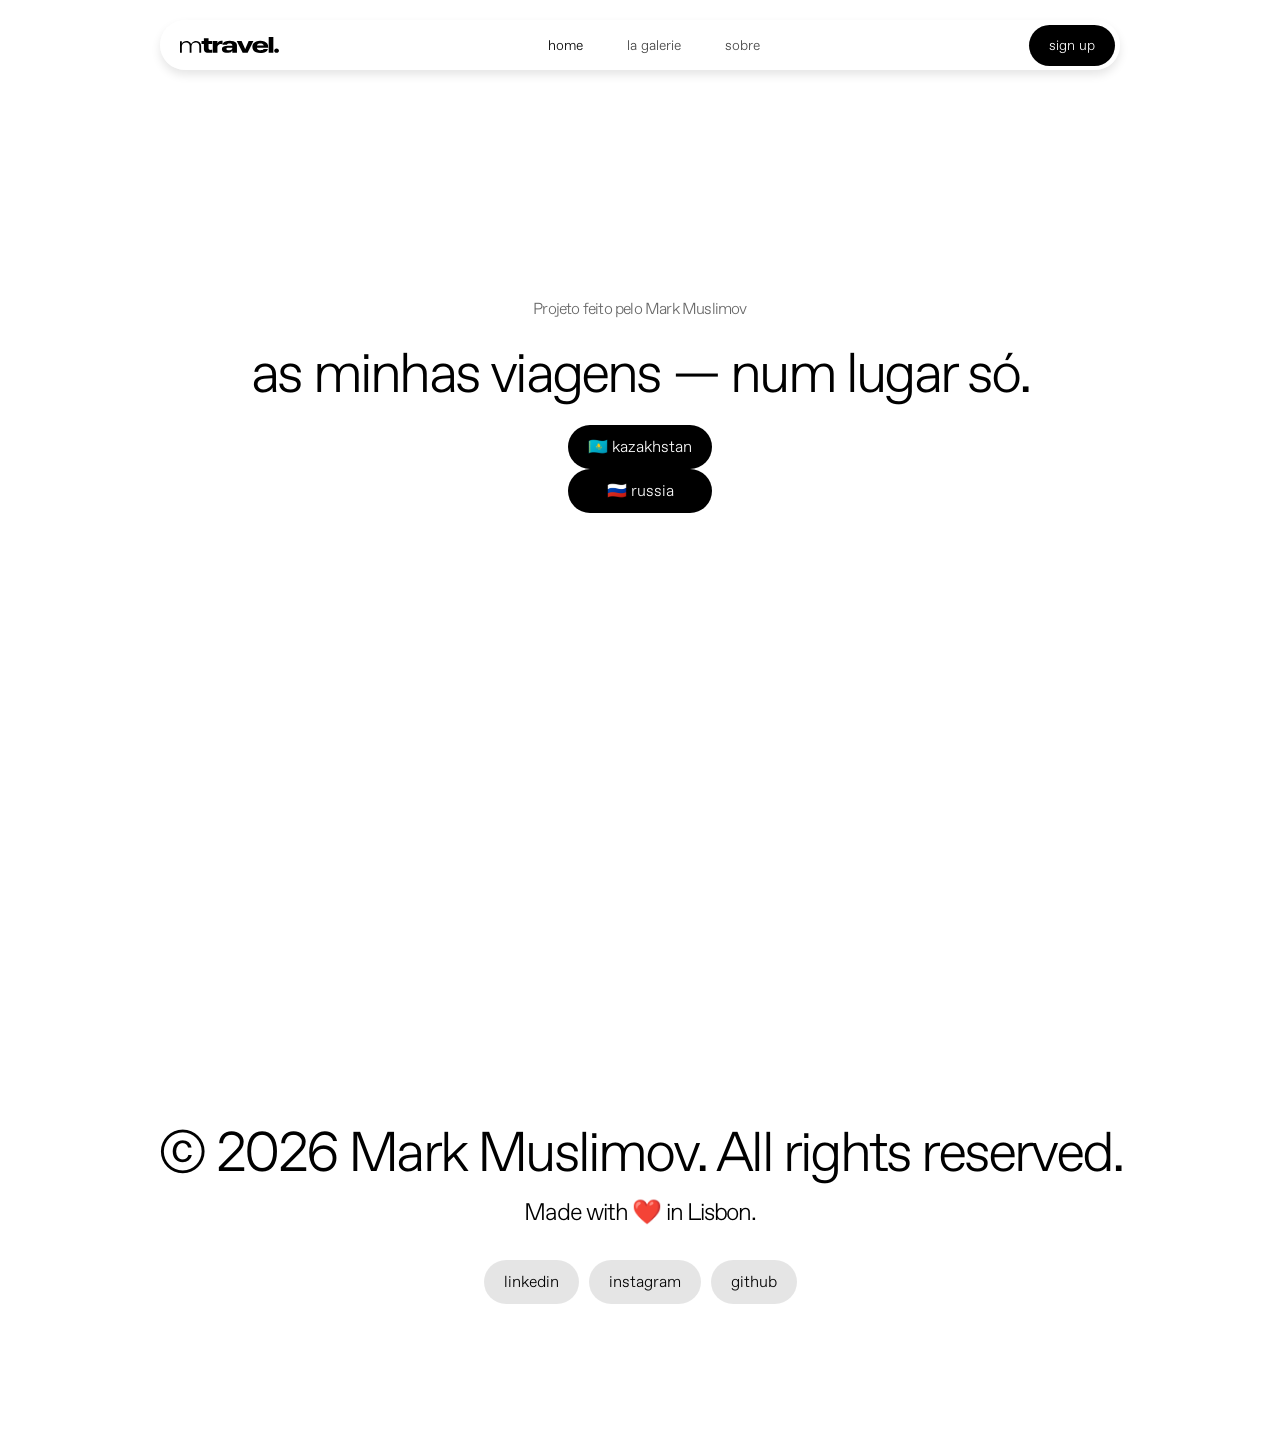
==== index.html @ d22253ea "first commit." ====
<!doctype html>
<html lang="en">
  <head>
    <title id="titleBar">mTravel.</title>

    <meta charset="UTF-8" />
    <meta name="viewport" content="width=device-width, initial-scale=1.0" />
    <link rel="stylesheet" href="/styles/scss/main/styles.css" />
  </head>
  <body>
    <!-- navbar -->
    <nav class="navbar-pill" id="navbar"></nav>

    <!-- page content -->
    <main class="page" id="page"></main>

    <!-- overlay window -->
    <div class="overlay-window is-hidden" id="overlayWindow"></div>

    <!-- footer -->
    <footer class="footer" id="footer"></footer>

    <script type="module" src="/scripts/main.js"></script>
  </body>
</html>
---- styles/scss/main/styles.css ----
*,
*::before,
*::after {
  box-sizing: border-box;
}

*:not(dialog) {
  margin: 0;
}

html {
  -webkit-text-size-adjust: 100%;
  -moz-text-size-adjust: 100%;
       text-size-adjust: 100%;
}

body {
  line-height: 1.5;
  -webkit-font-smoothing: antialiased;
}

img,
picture,
video,
canvas,
svg {
  display: block;
  max-width: 100%;
}

input,
button,
textarea,
select {
  font: inherit;
  color: inherit;
}

p,
h1,
h2,
h3,
h4,
h5,
h6 {
  overflow-wrap: break-word;
}

h1,
h2,
h3,
h4,
h5,
h6 {
  text-wrap: balance;
}

ol,
ul {
  list-style: none;
  padding: 0;
}

a {
  text-decoration: none;
}

table {
  border-collapse: collapse;
  border-spacing: 0;
}

@media (prefers-reduced-motion: reduce) {
  *,
  *::before,
  *::after {
    animation-duration: 0.01ms !important;
    animation-iteration-count: 1 !important;
    transition-duration: 0.01ms !important;
    scroll-behavior: auto !important;
  }
}
a {
  text-decoration: none !important;
}

body {
  display: flex;
  flex-direction: column;
  justify-content: center;
  align-items: center;
  width: 100%;
  min-height: 100vh;
  background-color: #ffffff;
  background-attachment: fixed;
}
body * {
  font-family: "ABCFavorit-Light", sans-serif;
}

@font-face {
  font-family: "ABCFavorit-Light";
  font-weight: normal;
  font-style: normal;
  src: url("../../../materials/fonts/ABCFavoritTrial-Light.otf") format("opentype");
}
h1 {
  font-size: 56px;
  letter-spacing: -0.05em;
  font-family: "ABCFavorit-Light", sans-serif;
  font-weight: 300;
  color: black;
}

h2 {
  margin-bottom: 10px;
  font-size: 24px;
  letter-spacing: -0.05em;
  font-family: "ABCFavorit-Light", sans-serif;
  font-weight: 300;
  color: black;
}

h3 {
  font-weight: 300;
  font-size: 32px;
  letter-spacing: -0.05em;
}

h4 {
  font-weight: 400;
  font-size: 16px;
  letter-spacing: -0.05em;
  color: rgba(0, 0, 0, 0.6);
}

h6 {
  margin-bottom: 10px;
  font-size: 14px;
  text-transform: uppercase;
}

.hidden {
  display: none !important;
}

.is-hidden {
  opacity: 0;
  visibility: hidden;
  pointer-events: none;
}

.input {
  border: none !important;
}

label {
  margin-left: 10px;
  margin-bottom: 5px;
}

.button {
  width: auto;
  display: flex;
  justify-content: center;
  align-items: center;
  flex-direction: row;
  background-color: black;
  color: white !important;
  padding: 10px 20px;
  border-radius: 500px;
  cursor: pointer;
  transition: all 0.15s ease-out;
}
.button:hover {
  transform: scale(1.05);
}
.button {
  font-size: 16px;
}
.button:active, .button.is-active {
  transform: scale(0.9);
  opacity: 75%;
}

.liquid-button {
  width: auto;
  display: flex;
  justify-content: center;
  align-items: center;
  flex-direction: row;
  background-color: black;
  color: black !important;
  background-color: rgba(255, 255, 255, 0.5);
  backdrop-filter: blur(10px);
  border-top: 1px solid rgba(255, 255, 255, 0.6);
  border-bottom: 1px solid rgba(255, 255, 255, 0.2);
  font-size: 16px;
}
.liquid-button:active, .liquid-button.is-active {
  transform: scale(0.9);
  opacity: 75%;
}

.playlist-button {
  position: relative;
  z-index: 9500;
}
.playlist-button .button-icon {
  width: 12px;
  margin: 1px 0 0 10px;
}

.cards-container {
  display: flex;
  justify-content: flex-start;
  align-items: center;
  gap: 10px;
  max-width: 100%;
  padding: 10px 50px;
  overflow-x: auto;
}
.cards-container .card {
  position: relative;
  width: 350px;
  height: 500px;
  overflow: hidden;
  flex-shrink: 0;
  border-radius: 35px;
  transition: transform 0.15s ease-out;
}
.cards-container .card:hover {
  cursor: pointer;
  transform: scale(1.03);
}
.cards-container .card .card-image {
  display: block;
  width: 100%;
  height: 100%;
  -o-object-fit: cover;
     object-fit: cover;
}
.cards-container .card .card-content {
  position: absolute;
  inset: auto 0 0;
  z-index: 10;
  padding: 20px;
  color: white;
}
.cards-container .card .card-content .card-title {
  margin: 0 0 10px;
  font-size: 24px;
  font-weight: 500;
  color: white;
}
.cards-container .card .card-content .card-description {
  margin: 0;
  font-size: 16px;
  color: rgba(255, 255, 255, 0.8);
}

.locations-list {
  position: fixed;
  display: flex;
  justify-content: center;
  align-items: center;
  flex-direction: row;
  bottom: 0%;
  width: 100%;
  gap: 7px;
}

.galerie-container {
  padding-top: 150px;
}
.galerie-container .moment-data {
  display: flex;
  flex-direction: row;
  justify-content: space-between;
  align-items: end;
  width: 100%;
  padding: 0 100px;
}
.galerie-container .moment-data h3 {
  color: black;
}
.galerie-container .moment-data .moment-description {
  margin-top: 25px;
  width: 450px;
  font-size: 14px;
  line-height: 140%;
  letter-spacing: -0.04em;
}
.galerie-container .playlist-window {
  position: absolute;
  height: 451px;
  width: 650px;
  right: 7%;
  transform: scale(1.09);
  z-index: 9900;
  margin-top: 20px;
  transition: opacity 0.3s ease, transform 0.3s ease, visibility 0.3s ease;
  border-radius: 20px;
  box-shadow: 0 0 20px rgba(0, 0, 0, 0.3);
  border-top: 1px solid rgba(255, 255, 255, 0.6);
}
.galerie-container .playlist-window.is-hidden {
  transform: translateY(-15px);
}
.galerie-container .photos-container {
  display: grid;
  grid-template-columns: repeat(3, 1fr);
  gap: 0;
  width: 100%;
  margin-top: 20px;
  background-image: linear-gradient(135deg, #d9e6ff 0%, #ecdfff 50%, #ffe3d3 100%);
}
.galerie-container .galerie-photo {
  display: block;
  width: 100%;
  height: 75vh;
  -o-object-fit: cover;
     object-fit: cover;
}

.overlay-window {
  position: fixed;
  inset: 0;
  z-index: 9000;
  display: flex;
  flex-direction: column;
  justify-content: center;
  align-items: center;
  background-color: rgba(0, 0, 0, 0.1);
  backdrop-filter: blur(10px);
  transition: opacity 0.15s ease-out, visibility 0.65s ease-out;
}

.input-container {
  display: flex;
  flex-direction: column;
}

.input-area {
  border: none;
  background-color: rgba(255, 255, 255, 0.5);
  backdrop-filter: blur(10px);
  border-top: 1px solid rgba(255, 255, 255, 0.6);
  border-bottom: 1px solid rgba(255, 255, 255, 0.2);
  font-size: 24px;
  padding: 5px 30px 5px 20px;
  border-radius: 500px;
  text-transform: lowercase;
  font-weight: 500;
}

.registration-container {
  display: flex;
  flex-direction: column;
  max-width: 500px;
  gap: 5px;
}
.registration-container input {
  border-radius: 500px;
  padding: 5px 10px;
}
.navbar-pill {
  background-color: rgba(255, 255, 255, 0.5);
  backdrop-filter: blur(10px);
  border-top: 1px solid rgba(255, 255, 255, 0.6);
  border-bottom: 1px solid rgba(255, 255, 255, 0.2);
  position: fixed;
  top: 20px;
  z-index: 1000;
  display: flex;
  justify-content: space-between;
  align-items: center;
  width: 75%;
  height: 50px;
  padding: 0 5px 0 20px;
  border-radius: 500px;
  box-shadow: 0 5px 10px rgba(0, 0, 0, 0.1);
}
.navbar-pill .logo-link {
  display: flex;
  align-items: center;
  height: 100%;
}
.navbar-pill .logo {
  height: 35%;
  transition: 0.15s;
}
.navbar-pill .logo:hover {
  cursor: pointer;
  transform: scale(1.05);
}
.navbar-pill .nav-item {
  padding: 10px 20px;
  font-size: 14px;
  text-transform: lowercase;
  color: #444444;
  border-radius: 500px;
  transition: 0.15s;
  cursor: pointer;
}
.navbar-pill .nav-item * {
  text-decoration: none !important;
}
.navbar-pill .nav-item:hover {
  color: black;
  background-color: rgba(255, 255, 255, 0.5);
}
.navbar-pill .nav-item.active {
  background-color: rgba(255, 255, 255, 0.5);
  backdrop-filter: blur(10px);
  border-top: 1px solid rgba(255, 255, 255, 0.6);
  border-bottom: 1px solid rgba(255, 255, 255, 0.2);
  color: black;
}
.navbar-pill .navbar-button {
  display: flex;
  flex-direction: row;
  justify-content: center;
  align-items: center;
  width: auto;
  height: auto;
  background-color: black !important;
  color: white !important;
  padding: 10px 20px;
  border-radius: 500px;
  cursor: pointer;
  transition: all 0.15s ease-out;
}
.navbar-pill .navbar-button:hover {
  transform: scale(1.05);
}

.page {
  width: 100%;
  transition: opacity 0.3s ease-out, transform 0.3s ease-out;
}
.page.is-leaving {
  opacity: 0;
  transform: translateY(12px);
}

section {
  display: flex;
  flex-direction: column;
  justify-content: center;
  align-items: center;
  gap: 10px;
  width: 100%;
  min-height: 100px;
  background-size: cover;
  background-repeat: no-repeat;
}

.full {
  height: 90vh !important;
}

.footer {
  bottom: 0;
  display: flex;
  flex-direction: column;
  justify-content: center;
  align-items: center;
  gap: 20px;
  width: 80%;
  margin-top: 150px;
  padding: 150px 0;
}
.footer .footer-copyright {
  display: flex;
  flex-direction: column;
  justify-content: center;
  align-items: center;
}
.footer .footer-socials {
  display: flex;
  justify-content: center;
  align-items: center;
  gap: 10px;
}
.footer .footer-socials .footer-social-button {
  background-color: rgba(0, 0, 0, 0.1);
  color: black;
  padding: 10px 20px;
  border-radius: 500px;
  cursor: pointer;
  transition: all 0.15s ease-out;
}
.footer .footer-socials .footer-social-button:hover {
  transform: scale(1.05);
}
.footer .footer-socials .footer-social-button:hover {
  background-color: rgba(0, 0, 0, 0.2);
}/*# sourceMappingURL=styles.css.map */
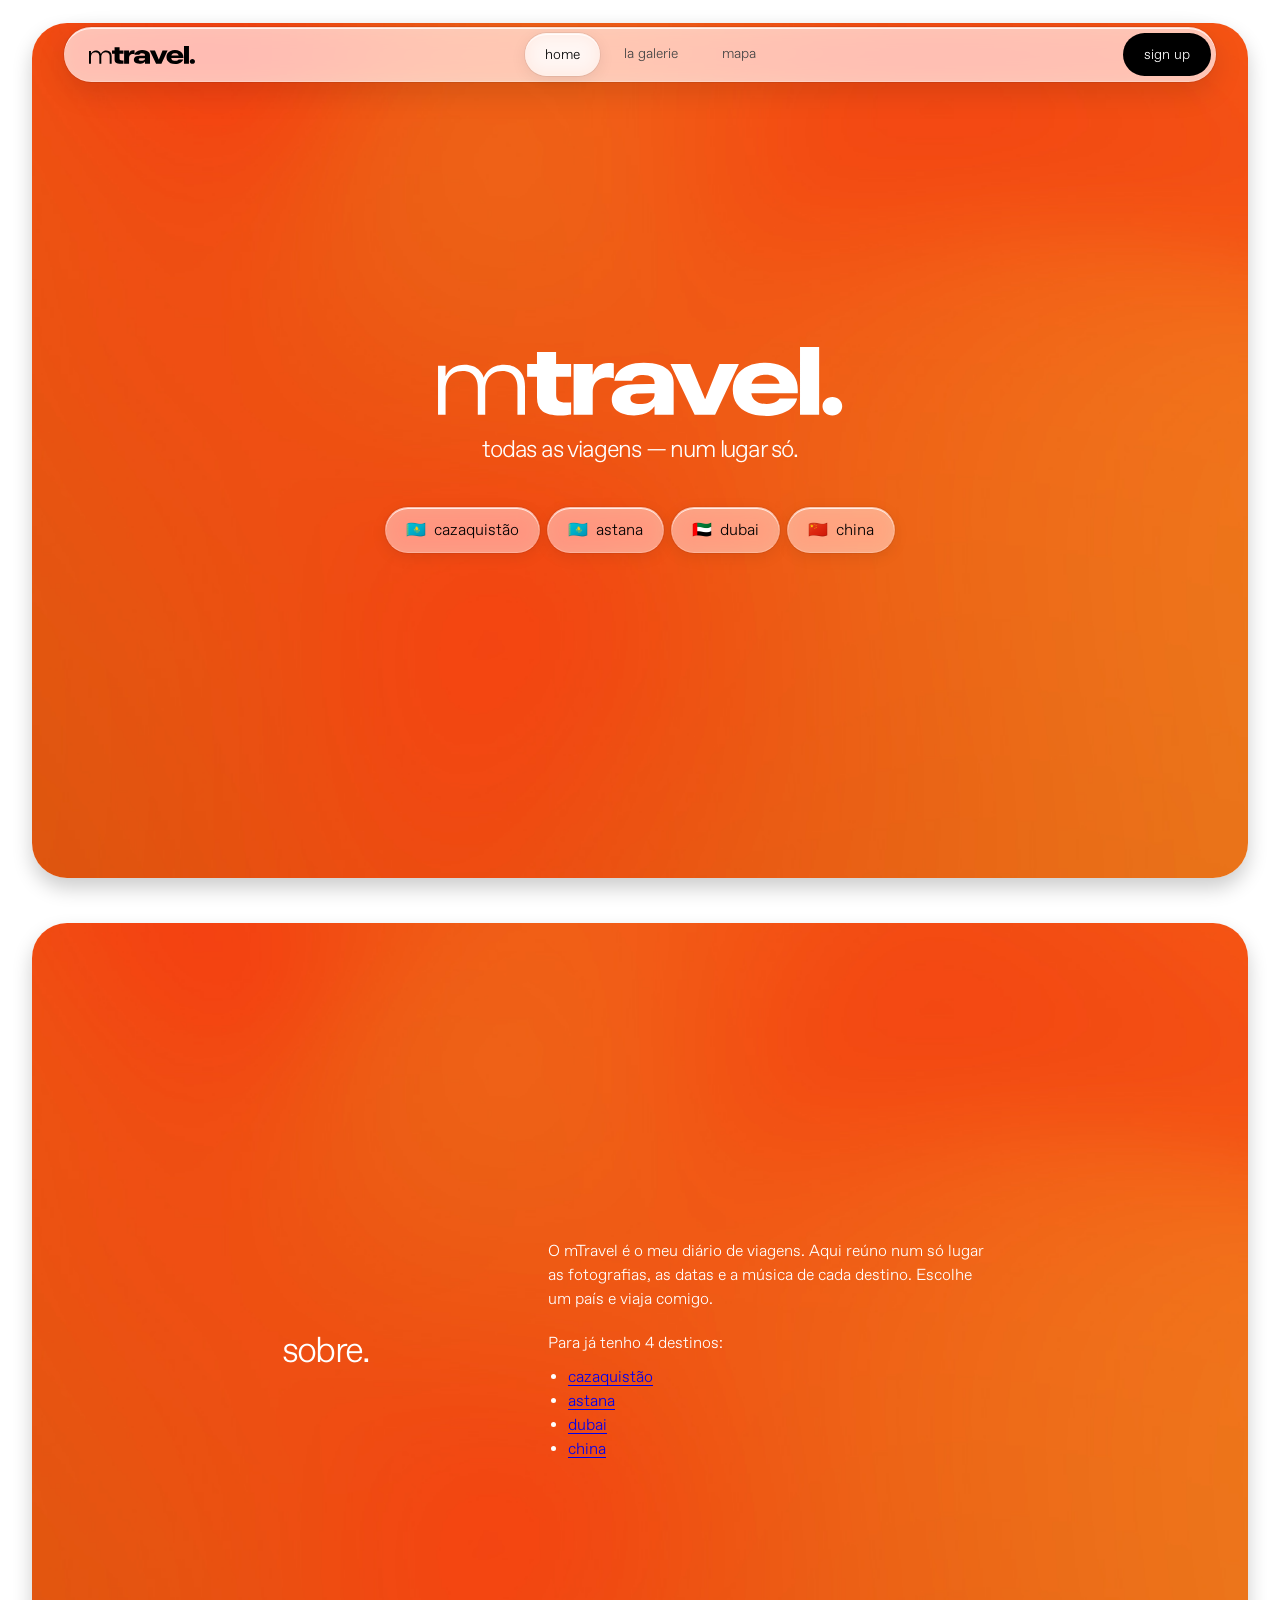
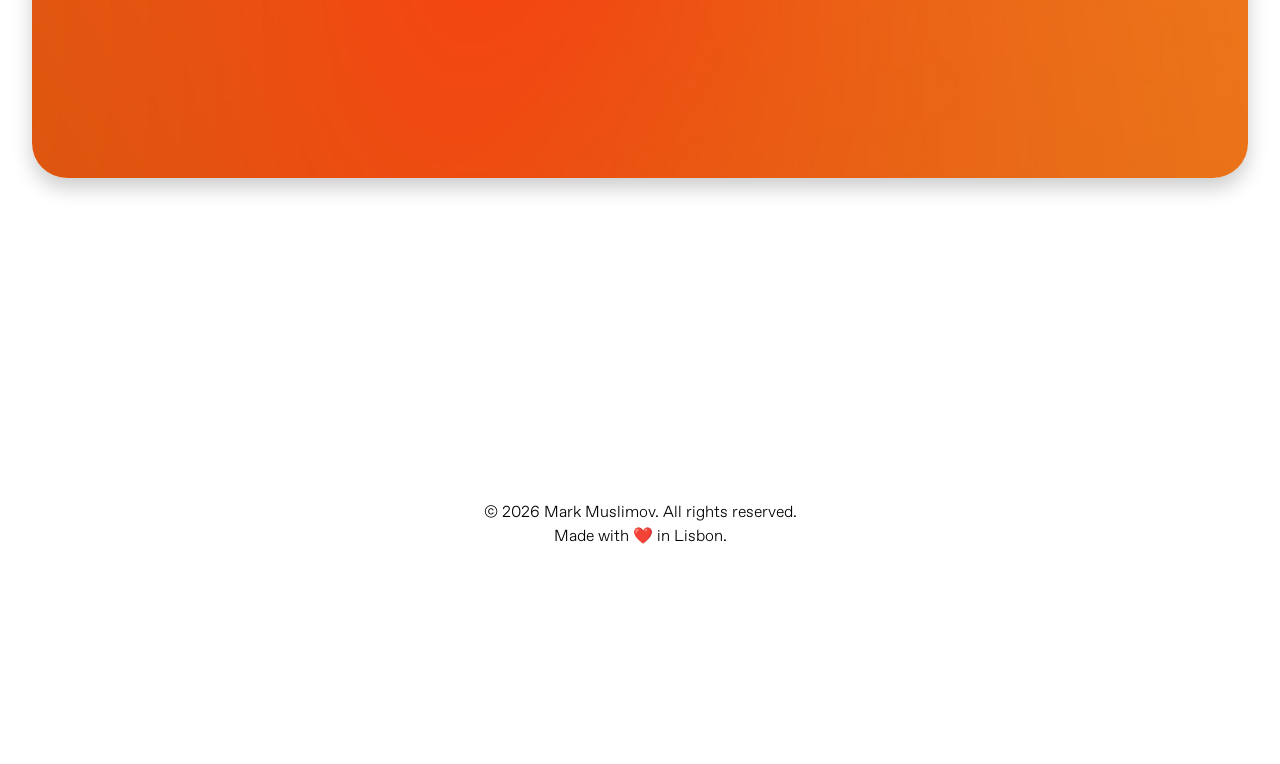
==== commit 3ac9b1fa: "mTravel: static pages, map and table, responsive layout Each page is its own HTML file; navbar and f" ====
--- a/index.html
+++ b/index.html
@@ -1,25 +1,79 @@
-<!doctype html>
-<html lang="en">
+<!DOCTYPE html>
+<html lang="pt">
   <head>
-    <title id="titleBar">mTravel.</title>
-
-    <meta charset="UTF-8" />
-    <meta name="viewport" content="width=device-width, initial-scale=1.0" />
-    <link rel="stylesheet" href="/styles/scss/main/styles.css" />
+    <meta charset="UTF-8">
+    <meta name="viewport" content="width=device-width, initial-scale=1.0">
+    <meta name="description" content="mTravel — o meu diário de viagens: fotografias, datas e playlists de cada destino num só lugar.">
+    <title>mTravel</title>
+    <link rel="icon" href="materials/images/branding/logo.svg" type="image/svg+xml">
+    <link rel="stylesheet" href="styles/scss/main/styles.css">
   </head>
   <body>
-    <!-- navbar -->
-    <nav class="navbar-pill" id="navbar"></nav>
+    <a class="skip-link" href="#conteudo">saltar para o conteúdo</a>
 
-    <!-- page content -->
-    <main class="page" id="page"></main>
+    <nav aria-label="Principal">
+      <a href="index.html" aria-label="mTravel — home">
+        <img src="materials/images/branding/logo.svg" class="logo" alt="mTravel" width="405" height="69">
+      </a>
 
-    <!-- overlay window -->
-    <div class="overlay-window is-hidden" id="overlayWindow"></div>
+      <div class="nav-section">
+        <a class="nav-item active" href="index.html" aria-current="page">home</a>
+        <a class="nav-item" href="galerie.html">la galerie</a>
+        <a class="nav-item" href="mapa.html">mapa</a>
+      </div>
 
-    <!-- footer -->
-    <footer class="footer" id="footer"></footer>
+      <a class="button" href="registration.html">sign up</a>
+    </nav>
 
-    <script type="module" src="/scripts/main.js"></script>
+    <main class="page" id="conteudo">
+      <section class="full">
+        <div class="image-container">
+          <h1 class="sr-only">mTravel — todas as viagens num lugar só</h1>
+          <img class="logo" src="materials/images/branding/logo-white.svg" alt="mTravel" width="403" height="69">
+          <p class="slogan">todas as viagens — num lugar só.</p>
+
+          <div class="locations-inline">
+            <a class="liquid-button" href="galerie.html#cazaquistao"><span aria-hidden="true">🇰🇿</span>&nbsp; cazaquistão</a>
+            <a class="liquid-button" href="galerie.html#astana"><span aria-hidden="true">🇰🇿</span>&nbsp; astana</a>
+            <a class="liquid-button" href="galerie.html#dubai"><span aria-hidden="true">🇦🇪</span>&nbsp; dubai</a>
+            <a class="liquid-button" href="galerie.html#china"><span aria-hidden="true">🇨🇳</span>&nbsp; china</a>
+          </div>
+        </div>
+      </section>
+
+      <section class="full" id="sobre">
+        <div class="image-container vertical">
+          <h2>sobre.</h2>
+          <div>
+            <p>
+              O mTravel é o meu diário de viagens. Aqui reúno num só lugar as
+              fotografias, as datas e a música de cada destino. Escolhe um país
+              e viaja comigo.
+            </p>
+            <p>Para já tenho 4 destinos:</p>
+            <ul class="destination-list">
+              <li><a class="text-link" href="galerie.html#cazaquistao">cazaquistão</a></li>
+              <li><a class="text-link" href="galerie.html#astana">astana</a></li>
+              <li><a class="text-link" href="galerie.html#dubai">dubai</a></li>
+              <li><a class="text-link" href="galerie.html#china">china</a></li>
+            </ul>
+          </div>
+        </div>
+      </section>
+    </main>
+
+    <footer class="footer">
+      <div class="footer-copyright">
+        <p class="footer-title">© 2026 Mark Muslimov. All rights reserved.</p>
+        <p class="footer-subtitle">Made with ❤️ in Lisbon.</p>
+      </div>
+
+      <div class="footer-socials">
+        <a class="liquid-button" href="https://www.linkedin.com/in/markmusl/" target="_blank" rel="noopener noreferrer">linkedin</a>
+        <a class="liquid-button" href="https://www.instagram.com/markmusl/" target="_blank" rel="noopener noreferrer">instagram</a>
+        <a class="liquid-button" href="https://github.com/markmusl" target="_blank" rel="noopener noreferrer">github</a>
+      </div>
+    </footer>
+
   </body>
 </html>
--- a/styles/scss/main/styles.css
+++ b/styles/scss/main/styles.css
@@ -10,8 +10,7 @@
 
 html {
   -webkit-text-size-adjust: 100%;
-  -moz-text-size-adjust: 100%;
-       text-size-adjust: 100%;
+  text-size-adjust: 100%;
 }
 
 body {
@@ -105,7 +104,7 @@
   src: url("../../../materials/fonts/ABCFavoritTrial-Light.otf") format("opentype");
 }
 h1 {
-  font-size: 56px;
+  font-size: 36px !important;
   letter-spacing: -0.05em;
   font-family: "ABCFavorit-Light", sans-serif;
   font-weight: 300;
@@ -132,12 +131,7 @@
   font-size: 16px;
   letter-spacing: -0.05em;
   color: rgba(0, 0, 0, 0.6);
-}
-
-h6 {
-  margin-bottom: 10px;
-  font-size: 14px;
-  text-transform: uppercase;
+  margin-bottom: 25px;
 }
 
 .hidden {
@@ -150,56 +144,85 @@
   pointer-events: none;
 }
 
-.input {
-  border: none !important;
-}
-
-label {
-  margin-left: 10px;
-  margin-bottom: 5px;
-}
-
-.button {
+.vertical {
+  width: 100%;
+  display: flex;
+  justify-content: space-between;
+  flex-direction: row;
+  padding: 0 200px;
+}
+.vertical p {
+  width: 450px;
+  max-width: 100%;
+}
+
+.sr-only {
+  position: absolute;
+  width: 1px;
+  height: 1px;
+  overflow: hidden;
+  clip-path: inset(50%);
+  white-space: nowrap;
+}
+
+.skip-link {
+  position: fixed;
+  top: 10px;
+  left: 10px;
+  z-index: 1001;
+  padding: 10px 20px;
+  border-radius: 500px;
+  background-color: black;
+  color: white;
+  transform: translateY(-200%);
+}
+.skip-link:focus {
+  transform: none;
+}
+
+.text-link {
+  text-decoration: underline !important;
+  text-underline-offset: 3px;
+}
+
+.button,
+.liquid-button {
+  display: flex;
+  justify-content: center;
+  align-items: center;
+  flex-direction: row;
   width: auto;
-  display: flex;
-  justify-content: center;
-  align-items: center;
-  flex-direction: row;
-  background-color: black;
-  color: white !important;
+  font-size: 16px;
+  border: 1px solid transparent;
   padding: 10px 20px;
   border-radius: 500px;
   cursor: pointer;
   transition: all 0.15s ease-out;
 }
-.button:hover {
+.button:hover,
+.liquid-button:hover {
   transform: scale(1.05);
 }
-.button {
-  font-size: 16px;
-}
-.button:active, .button.is-active {
+.button:active, .button.is-active,
+.liquid-button:active,
+.liquid-button.is-active {
   transform: scale(0.9);
   opacity: 75%;
 }
 
+.button {
+  background-color: black;
+  color: white;
+}
+
 .liquid-button {
-  width: auto;
-  display: flex;
-  justify-content: center;
-  align-items: center;
-  flex-direction: row;
-  background-color: black;
-  color: black !important;
   background-color: rgba(255, 255, 255, 0.5);
-  backdrop-filter: blur(10px);
-  border-top: 1px solid rgba(255, 255, 255, 0.6);
+  backdrop-filter: blur(10px) saturate(200%);
+  border-top: 0.75px solid rgba(255, 255, 255, 0.3);
   border-bottom: 1px solid rgba(255, 255, 255, 0.2);
-  font-size: 16px;
-}
-.liquid-button:active, .liquid-button.is-active {
-  transform: scale(0.9);
-  opacity: 75%;
+  box-shadow: inset 0 1px 0 rgba(255, 255, 255, 0.8), 0 0 0 1px rgba(0, 0, 0, 0.06), 0 4px 16px rgba(0, 0, 0, 0.08);
+  color: black;
+  color: black;
 }
 
 .playlist-button {
@@ -211,63 +234,20 @@
   margin: 1px 0 0 10px;
 }
 
-.cards-container {
-  display: flex;
-  justify-content: flex-start;
-  align-items: center;
-  gap: 10px;
-  max-width: 100%;
-  padding: 10px 50px;
+.location-bar {
+  position: fixed;
+  display: flex;
+  justify-content: center;
+  align-items: center;
+  flex-direction: row;
+  justify-content: safe center;
+  bottom: 0%;
+  width: 100%;
+  min-height: 0;
+  padding: 0 10px 10px;
+  gap: 7px;
   overflow-x: auto;
-}
-.cards-container .card {
-  position: relative;
-  width: 350px;
-  height: 500px;
-  overflow: hidden;
-  flex-shrink: 0;
-  border-radius: 35px;
-  transition: transform 0.15s ease-out;
-}
-.cards-container .card:hover {
-  cursor: pointer;
-  transform: scale(1.03);
-}
-.cards-container .card .card-image {
-  display: block;
-  width: 100%;
-  height: 100%;
-  -o-object-fit: cover;
-     object-fit: cover;
-}
-.cards-container .card .card-content {
-  position: absolute;
-  inset: auto 0 0;
-  z-index: 10;
-  padding: 20px;
-  color: white;
-}
-.cards-container .card .card-content .card-title {
-  margin: 0 0 10px;
-  font-size: 24px;
-  font-weight: 500;
-  color: white;
-}
-.cards-container .card .card-content .card-description {
-  margin: 0;
-  font-size: 16px;
-  color: rgba(255, 255, 255, 0.8);
-}
-
-.locations-list {
-  position: fixed;
-  display: flex;
-  justify-content: center;
-  align-items: center;
-  flex-direction: row;
-  bottom: 0%;
-  width: 100%;
-  gap: 7px;
+  scrollbar-width: none;
 }
 
 .galerie-container {
@@ -279,10 +259,34 @@
   justify-content: space-between;
   align-items: end;
   width: 100%;
-  padding: 0 100px;
-}
-.galerie-container .moment-data h3 {
+  padding: 0 clamp(20px, 7vw, 100px);
+}
+.galerie-container .moment-data .moment-flag,
+.galerie-container .moment-data .moment-location {
+  font-size: 32px;
+  font-weight: 300;
+  letter-spacing: -0.05em;
   color: black;
+}
+.galerie-container .moment-data .moment-location {
+  margin-bottom: 0;
+}
+.galerie-container .moment-data .moment-date {
+  font-size: 16px;
+  letter-spacing: -0.05em;
+  color: rgba(0, 0, 0, 0.6);
+}
+.galerie-container .moment-data .moment-source {
+  margin-top: 10px;
+  font-size: 12px;
+  color: rgba(0, 0, 0, 0.6);
+}
+.galerie-container .moment-data .moment-story {
+  margin-top: 20px;
+  width: 450px;
+  font-size: 14px;
+  line-height: 140%;
+  letter-spacing: -0.04em;
 }
 .galerie-container .moment-data .moment-description {
   margin-top: 25px;
@@ -294,7 +298,7 @@
 .galerie-container .playlist-window {
   position: absolute;
   height: 451px;
-  width: 650px;
+  width: min(650px, 90vw);
   right: 7%;
   transform: scale(1.09);
   z-index: 9900;
@@ -302,14 +306,14 @@
   transition: opacity 0.3s ease, transform 0.3s ease, visibility 0.3s ease;
   border-radius: 20px;
   box-shadow: 0 0 20px rgba(0, 0, 0, 0.3);
-  border-top: 1px solid rgba(255, 255, 255, 0.6);
+  border-top: 0.75px solid rgba(255, 255, 255, 0.3);
 }
 .galerie-container .playlist-window.is-hidden {
   transform: translateY(-15px);
 }
 .galerie-container .photos-container {
   display: grid;
-  grid-template-columns: repeat(3, 1fr);
+  grid-template-columns: repeat(4, 1fr);
   gap: 0;
   width: 100%;
   margin-top: 20px;
@@ -318,132 +322,379 @@
 .galerie-container .galerie-photo {
   display: block;
   width: 100%;
-  height: 75vh;
-  -o-object-fit: cover;
-     object-fit: cover;
-}
-
+  height: 50vh;
+  object-fit: cover;
+  animation: photo-in 0.6s ease-out;
+}
+
+@keyframes photo-in {
+  from {
+    opacity: 0;
+  }
+}
+@media (max-width: 1000px) {
+  .galerie-container .photos-container {
+    grid-template-columns: repeat(3, 1fr);
+  }
+}
+@media (max-width: 800px) {
+  .galerie-container .moment-data {
+    flex-direction: column;
+    align-items: flex-start;
+    gap: 20px;
+  }
+  .galerie-container .moment-data .moment-description,
+  .galerie-container .moment-data .moment-story {
+    width: 100%;
+  }
+  .galerie-container .photos-container {
+    grid-template-columns: repeat(2, 1fr);
+  }
+  .galerie-container .galerie-photo {
+    height: 35vh;
+  }
+}
+@media (max-width: 420px) {
+  .galerie-container .photos-container {
+    grid-template-columns: 1fr;
+  }
+}
 .overlay-window {
   position: fixed;
   inset: 0;
   z-index: 9000;
+  pointer-events: none;
   display: flex;
   flex-direction: column;
   justify-content: center;
   align-items: center;
   background-color: rgba(0, 0, 0, 0.1);
-  backdrop-filter: blur(10px);
+  backdrop-filter: blur(10px) saturate(200%);
   transition: opacity 0.15s ease-out, visibility 0.65s ease-out;
 }
 
-.input-container {
-  display: flex;
-  flex-direction: column;
-}
-
-.input-area {
+.registration-section,
+.login-section {
+  display: flex;
+  align-items: center;
+  justify-content: center;
+  flex-direction: column;
+}
+.registration-section .section-data,
+.login-section .section-data {
+  display: flex;
+  flex-direction: column;
+}
+.registration-section input,
+.login-section input {
+  border-radius: 500px;
+  width: 300px;
+  max-width: 100%;
+  padding: 10px 15px;
+  margin-bottom: 5px;
+  background-color: rgb(240, 240, 240);
   border: none;
+}
+
+#registerForm {
+  display: flex;
+  flex-direction: column;
+  align-items: center;
+  width: min(500px, 100% - 40px);
+  text-align: center;
+}
+#registerForm #submitButton {
+  margin-top: 50px;
+  width: 100%;
+}
+
+.form-subtitle,
+.form-message {
+  font-size: 16px;
+  letter-spacing: -0.05em;
+  color: rgba(0, 0, 0, 0.6);
+  text-align: center;
+}
+
+.form-subtitle {
+  margin-bottom: 25px;
+}
+
+.form-message {
+  min-height: 1.5em;
+  margin-top: 10px;
+}
+
+.image-container {
+  display: flex;
+  justify-content: center;
+  align-items: center;
+  flex-direction: column;
+  background-image: url("../../../materials/images/backgrounds/2.jpg");
+  background-repeat: no-repeat;
+  background-size: cover;
+  width: 95%;
+  height: 95%;
+  gap: 15px;
+  border-radius: 35px;
+  box-shadow: 0 10px 20px rgba(0, 0, 0, 0.2);
+  color: white;
+}
+.image-container h1,
+.image-container h2,
+.image-container h3,
+.image-container h4,
+.image-container p {
+  color: inherit;
+}
+.image-container .logo {
+  fill: white;
+  width: min(405px, 80%);
+  height: auto;
+}
+.image-container .slogan {
+  font-size: 24px;
+  font-weight: 300;
+  letter-spacing: -0.05em;
+  text-align: center;
+}
+.image-container.vertical {
+  flex-direction: row;
+  justify-content: space-between;
+  padding: 0 250px;
+}
+.image-container.vertical h2 {
+  margin-bottom: 0;
+  font-size: 36px;
+}
+.image-container.vertical > div {
+  width: 450px;
+  max-width: 100%;
+}
+.image-container.vertical p + p {
+  margin-top: 20px;
+}
+.image-container .destination-list {
+  margin-top: 10px;
+  padding-left: 20px;
+  list-style: disc;
+}
+@media (max-width: 900px) {
+  .image-container.vertical {
+    flex-direction: column;
+    justify-content: center;
+    align-items: flex-start;
+    padding: 0 20px;
+  }
+}
+
+.locations-inline {
+  display: flex;
+  flex-wrap: wrap;
+  justify-content: center;
+  max-width: 900px;
+  margin-top: 25px;
+  flex-direction: row;
+  gap: 7px;
+}
+
+.page-intro {
+  display: flex;
+  flex-direction: column;
+  align-items: flex-start;
+  gap: 15px;
+  width: 100%;
+  max-width: 1100px;
+  margin-inline: auto;
+  padding: 150px 100px 0;
+}
+.page-intro p {
+  max-width: 560px;
+  color: rgba(0, 0, 0, 0.6);
+}
+
+.map-card {
+  width: min(950px, 100%);
+  margin: 40px auto 0;
+  overflow-x: auto;
+  border-radius: 35px;
+  background-image: linear-gradient(135deg, #d9e6ff 0%, #ecdfff 50%, #ffe3d3 100%);
+  box-shadow: 0 10px 20px rgba(0, 0, 0, 0.2);
+}
+.map-card img {
+  width: 950px;
+  max-width: none;
+  height: auto;
+}
+
+.map-credit {
+  width: min(950px, 100%);
+  margin: 10px auto 0;
+  padding: 0 20px;
+  font-size: 12px;
+  color: rgba(0, 0, 0, 0.6);
+}
+
+.table-wrapper {
+  width: min(950px, 100% - 40px);
+  margin: 80px auto 0;
+  overflow-x: auto;
+}
+
+.trips-table {
+  width: 100%;
+  text-align: left;
+}
+.trips-table caption {
+  padding-bottom: 15px;
+  font-size: 36px;
+  letter-spacing: -0.05em;
+  text-align: left;
+}
+.trips-table th,
+.trips-table td {
+  padding: 14px 16px;
+  border-bottom: 1px solid rgba(0, 0, 0, 0.1);
+}
+.trips-table thead th {
+  font-weight: 400;
+  font-size: 14px;
+  color: rgba(0, 0, 0, 0.6);
+  border-bottom-color: black;
+}
+.trips-table tbody th {
+  font-weight: 400;
+}
+.trips-table tbody tr:hover {
+  background-color: rgba(0, 0, 0, 0.03);
+}
+.trips-table tfoot td {
+  border-bottom: none;
+  font-size: 14px;
+  color: rgba(0, 0, 0, 0.6);
+}
+
+nav {
   background-color: rgba(255, 255, 255, 0.5);
-  backdrop-filter: blur(10px);
-  border-top: 1px solid rgba(255, 255, 255, 0.6);
+  backdrop-filter: blur(10px) saturate(200%);
+  border-top: 0.75px solid rgba(255, 255, 255, 0.3);
   border-bottom: 1px solid rgba(255, 255, 255, 0.2);
-  font-size: 24px;
-  padding: 5px 30px 5px 20px;
+  box-shadow: inset 0 1px 0 rgba(255, 255, 255, 0.8), 0 0 0 1px rgba(0, 0, 0, 0.06), 0 4px 16px rgba(0, 0, 0, 0.08);
+  color: black;
+  background-color: rgba(255, 255, 255, 0.7);
+  box-shadow: inset 0 1px 0 rgba(255, 255, 255, 0.8), 0 0 0 1px rgba(0, 0, 0, 0.08), 0 10px 30px rgba(0, 0, 0, 0.12);
+  padding: 5px 5px 5px 25px;
   border-radius: 500px;
-  text-transform: lowercase;
-  font-weight: 500;
-}
-
-.registration-container {
-  display: flex;
-  flex-direction: column;
-  max-width: 500px;
-  gap: 5px;
-}
-.registration-container input {
+  position: fixed;
+  top: 3%;
+  left: 0;
+  right: 0;
+  z-index: 1000;
+  display: grid;
+  grid-template-columns: 1fr auto 1fr;
+  align-items: center;
+  width: 90%;
+  margin-inline: auto;
+}
+nav > a:first-child {
+  justify-self: start;
+}
+nav > .button {
+  justify-self: end;
+  font-size: 14px;
+}
+nav .logo {
+  height: 18px;
+  width: auto;
+  transition: 0.15s;
+}
+nav .logo:hover {
+  transform: scale(1.05);
+}
+nav .nav-section {
+  display: flex;
+  gap: 4px;
+}
+nav .nav-section .nav-item {
+  padding: 10px 20px;
   border-radius: 500px;
-  padding: 5px 10px;
-}
-.navbar-pill {
-  background-color: rgba(255, 255, 255, 0.5);
-  backdrop-filter: blur(10px);
-  border-top: 1px solid rgba(255, 255, 255, 0.6);
-  border-bottom: 1px solid rgba(255, 255, 255, 0.2);
-  position: fixed;
-  top: 20px;
-  z-index: 1000;
-  display: flex;
-  justify-content: space-between;
-  align-items: center;
-  width: 75%;
-  height: 50px;
-  padding: 0 5px 0 20px;
-  border-radius: 500px;
-  box-shadow: 0 5px 10px rgba(0, 0, 0, 0.1);
-}
-.navbar-pill .logo-link {
-  display: flex;
-  align-items: center;
-  height: 100%;
-}
-.navbar-pill .logo {
-  height: 35%;
-  transition: 0.15s;
-}
-.navbar-pill .logo:hover {
-  cursor: pointer;
-  transform: scale(1.05);
-}
-.navbar-pill .nav-item {
-  padding: 10px 20px;
   font-size: 14px;
   text-transform: lowercase;
+  white-space: nowrap;
   color: #444444;
-  border-radius: 500px;
   transition: 0.15s;
-  cursor: pointer;
-}
-.navbar-pill .nav-item * {
-  text-decoration: none !important;
-}
-.navbar-pill .nav-item:hover {
+}
+nav .nav-section .nav-item:hover {
   color: black;
+  background-color: rgba(0, 0, 0, 0.05);
+  transform: scale(1.03);
+}
+nav .nav-section .nav-item.active {
   background-color: rgba(255, 255, 255, 0.5);
-}
-.navbar-pill .nav-item.active {
-  background-color: rgba(255, 255, 255, 0.5);
-  backdrop-filter: blur(10px);
-  border-top: 1px solid rgba(255, 255, 255, 0.6);
+  backdrop-filter: blur(10px) saturate(200%);
+  border-top: 0.75px solid rgba(255, 255, 255, 0.3);
   border-bottom: 1px solid rgba(255, 255, 255, 0.2);
+  box-shadow: inset 0 1px 0 rgba(255, 255, 255, 0.8), 0 0 0 1px rgba(0, 0, 0, 0.06), 0 4px 16px rgba(0, 0, 0, 0.08);
   color: black;
 }
-.navbar-pill .navbar-button {
-  display: flex;
-  flex-direction: row;
-  justify-content: center;
-  align-items: center;
-  width: auto;
-  height: auto;
-  background-color: black !important;
-  color: white !important;
-  padding: 10px 20px;
-  border-radius: 500px;
-  cursor: pointer;
-  transition: all 0.15s ease-out;
-}
-.navbar-pill .navbar-button:hover {
-  transform: scale(1.05);
+@media (max-width: 640px) {
+  nav {
+    grid-template-columns: auto 1fr auto;
+    width: 94%;
+  }
+  nav .logo {
+    height: 14px;
+  }
+  nav .nav-section {
+    justify-self: center;
+  }
+  nav .nav-section .nav-item {
+    padding: 6px 8px;
+  }
+  nav > .button {
+    padding: 8px 12px;
+  }
+}
+@media (max-width: 420px) {
+  nav {
+    grid-template-columns: 1fr auto;
+  }
+  nav > a:first-child {
+    display: none;
+  }
+  nav .nav-section {
+    justify-self: start;
+  }
 }
 
 .page {
   width: 100%;
-  transition: opacity 0.3s ease-out, transform 0.3s ease-out;
-}
-.page.is-leaving {
-  opacity: 0;
-  transform: translateY(12px);
-}
-
+}
+
+@view-transition {
+  navigation: auto;
+}
+::view-transition-old(root),
+::view-transition-new(root) {
+  animation-duration: 0.5s;
+}
+
+nav {
+  view-transition-name: navbar;
+}
+
+@supports not (view-transition-name: none) {
+  .page,
+  .footer {
+    animation: page-in 0.5s ease-out;
+  }
+}
+@keyframes page-in {
+  from {
+    opacity: 0;
+    transform: translateY(15px);
+  }
+}
 section {
   display: flex;
   flex-direction: column;
@@ -457,7 +708,7 @@
 }
 
 .full {
-  height: 90vh !important;
+  height: 100vh !important;
 }
 
 .footer {
@@ -483,17 +734,3 @@
   align-items: center;
   gap: 10px;
 }
-.footer .footer-socials .footer-social-button {
-  background-color: rgba(0, 0, 0, 0.1);
-  color: black;
-  padding: 10px 20px;
-  border-radius: 500px;
-  cursor: pointer;
-  transition: all 0.15s ease-out;
-}
-.footer .footer-socials .footer-social-button:hover {
-  transform: scale(1.05);
-}
-.footer .footer-socials .footer-social-button:hover {
-  background-color: rgba(0, 0, 0, 0.2);
-}/*# sourceMappingURL=styles.css.map */
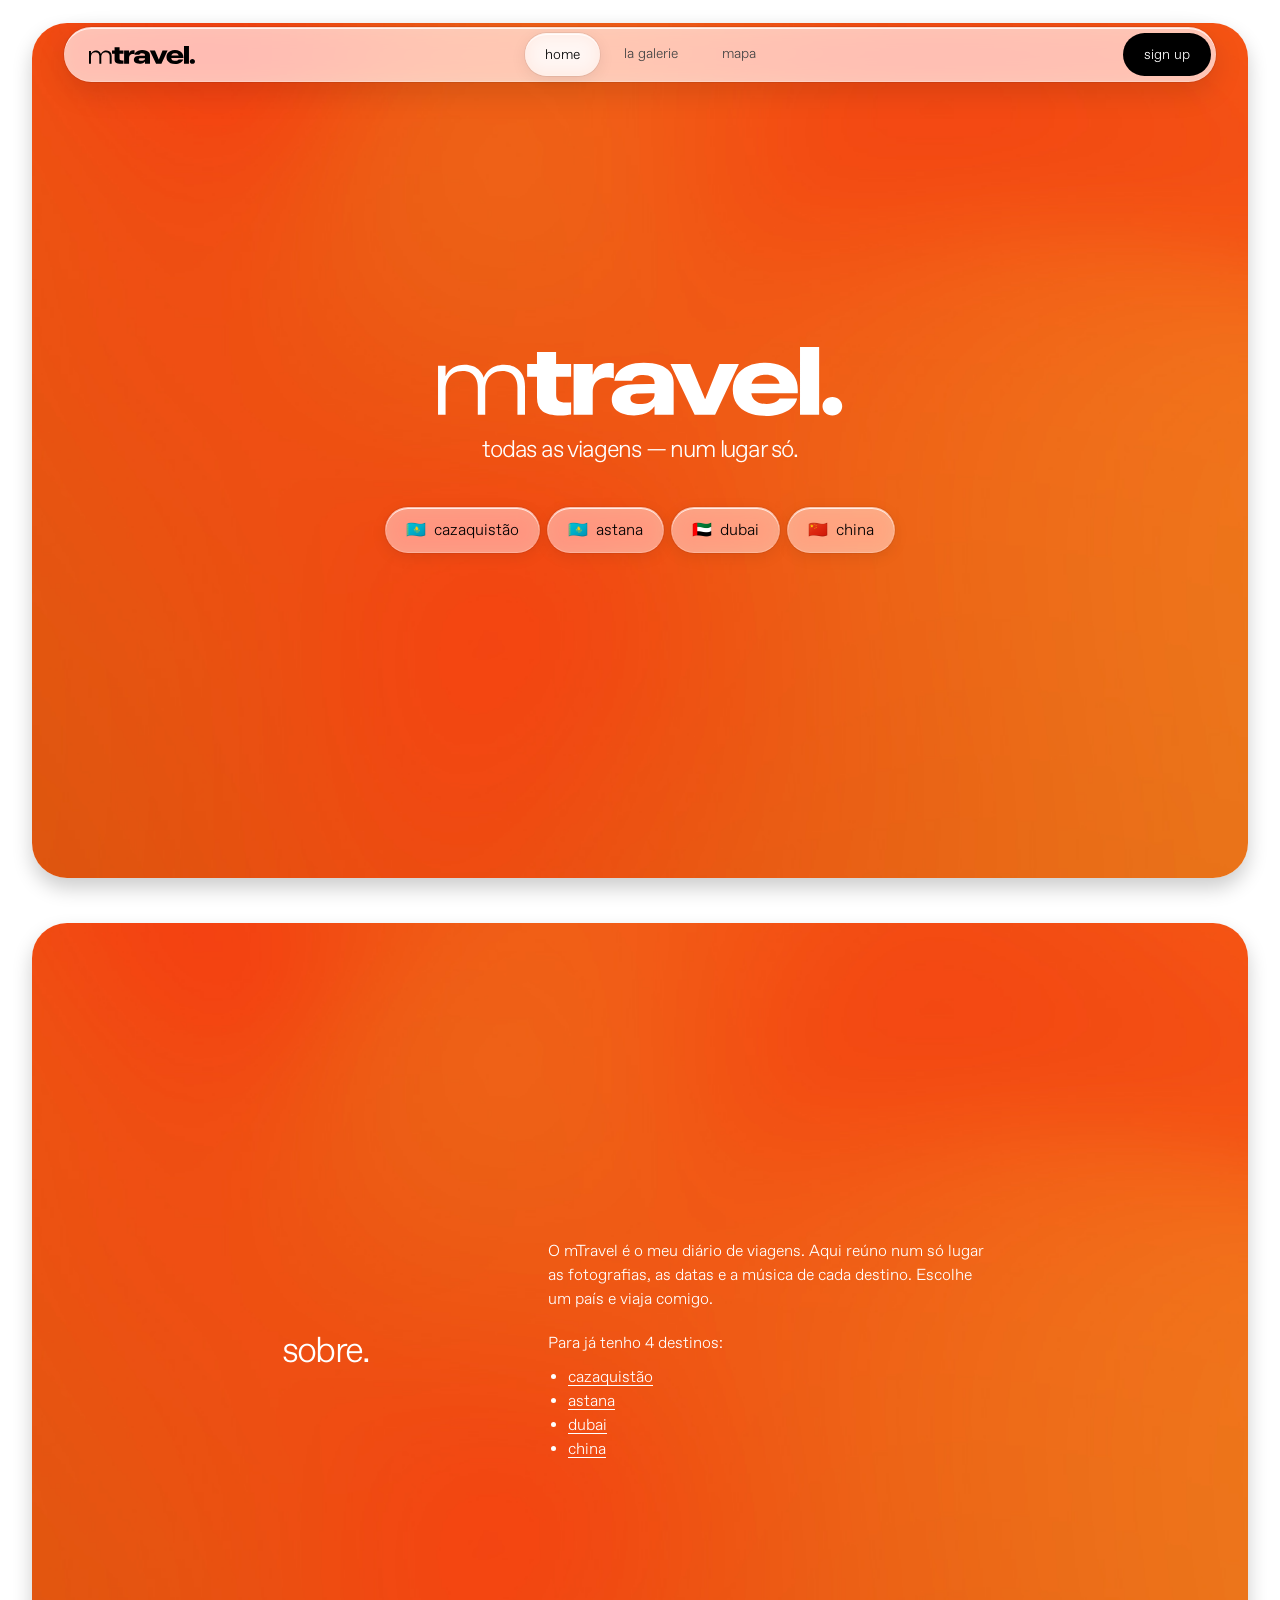
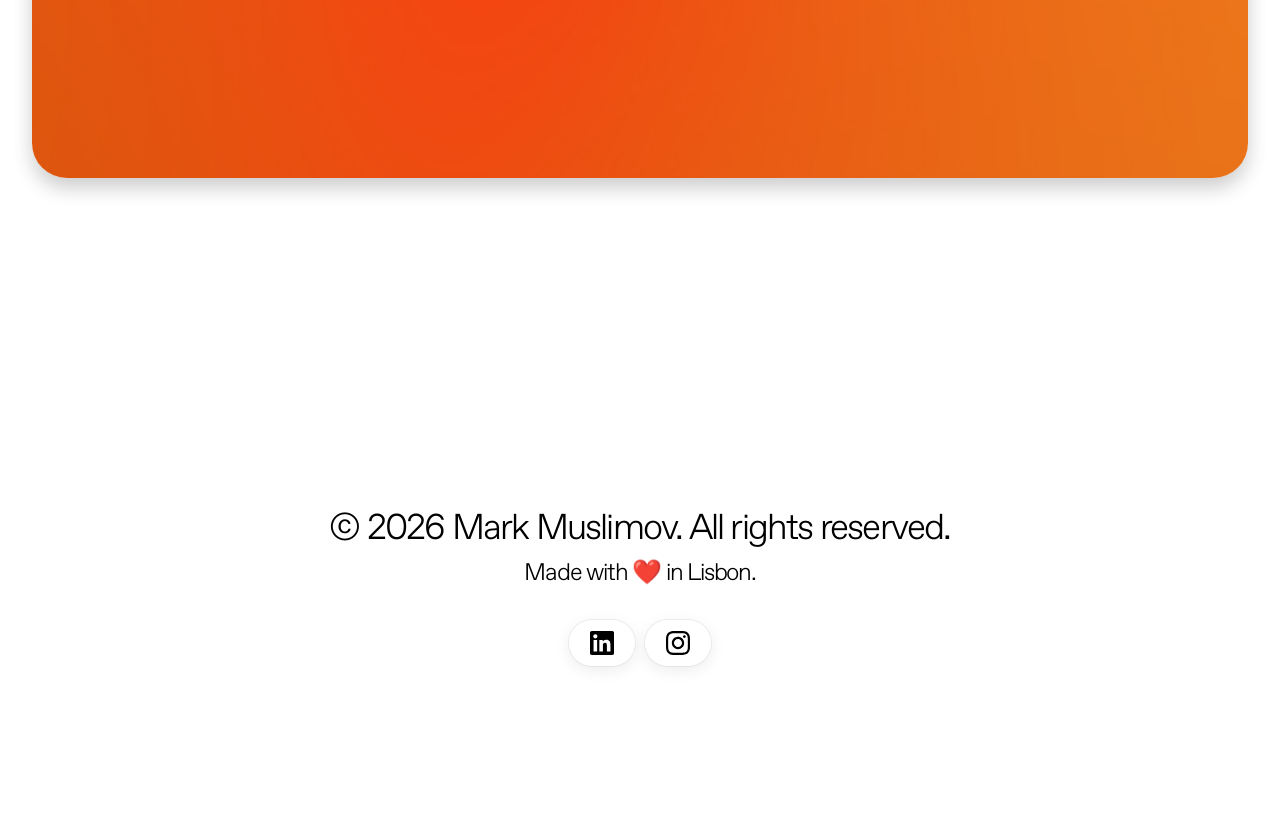
==== commit 13998892: "Add trip stories (cazaquistao, astana, dubai, china); fix link color Co-Authored-By: Claude Sonnet 5" ====
--- a/index.html
+++ b/index.html
@@ -1,23 +1,38 @@
-<!DOCTYPE html>
+<!doctype html>
 <html lang="pt">
   <head>
-    <meta charset="UTF-8">
-    <meta name="viewport" content="width=device-width, initial-scale=1.0">
-    <meta name="description" content="mTravel — o meu diário de viagens: fotografias, datas e playlists de cada destino num só lugar.">
+    <meta charset="UTF-8" />
+    <meta name="viewport" content="width=device-width, initial-scale=1.0" />
+    <meta
+      name="description"
+      content="mTravel — o meu diário de viagens: fotografias, datas e playlists de cada destino num só lugar."
+    />
     <title>mTravel</title>
-    <link rel="icon" href="materials/images/branding/logo.svg" type="image/svg+xml">
-    <link rel="stylesheet" href="styles/scss/main/styles.css">
+    <link
+      rel="icon"
+      href="materials/images/branding/logo.svg"
+      type="image/svg+xml"
+    />
+    <link rel="stylesheet" href="styles/scss/main/styles.css" />
   </head>
   <body>
     <a class="skip-link" href="#conteudo">saltar para o conteúdo</a>
 
     <nav aria-label="Principal">
       <a href="index.html" aria-label="mTravel — home">
-        <img src="materials/images/branding/logo.svg" class="logo" alt="mTravel" width="405" height="69">
+        <img
+          src="materials/images/branding/logo.svg"
+          class="logo"
+          alt="mTravel"
+          width="405"
+          height="69"
+        />
       </a>
 
       <div class="nav-section">
-        <a class="nav-item active" href="index.html" aria-current="page">home</a>
+        <a class="nav-item active" href="index.html" aria-current="page"
+          >home</a
+        >
         <a class="nav-item" href="galerie.html">la galerie</a>
         <a class="nav-item" href="mapa.html">mapa</a>
       </div>
@@ -29,14 +44,28 @@
       <section class="full">
         <div class="image-container">
           <h1 class="sr-only">mTravel — todas as viagens num lugar só</h1>
-          <img class="logo" src="materials/images/branding/logo-white.svg" alt="mTravel" width="403" height="69">
+          <img
+            class="logo"
+            src="materials/images/branding/logo-white.svg"
+            alt="mTravel"
+            width="403"
+            height="69"
+          />
           <p class="slogan">todas as viagens — num lugar só.</p>
 
           <div class="locations-inline">
-            <a class="liquid-button" href="galerie.html#cazaquistao"><span aria-hidden="true">🇰🇿</span>&nbsp; cazaquistão</a>
-            <a class="liquid-button" href="galerie.html#astana"><span aria-hidden="true">🇰🇿</span>&nbsp; astana</a>
-            <a class="liquid-button" href="galerie.html#dubai"><span aria-hidden="true">🇦🇪</span>&nbsp; dubai</a>
-            <a class="liquid-button" href="galerie.html#china"><span aria-hidden="true">🇨🇳</span>&nbsp; china</a>
+            <a class="liquid-button" href="galerie.html#cazaquistao"
+              ><span aria-hidden="true">🇰🇿</span>&nbsp; cazaquistão</a
+            >
+            <a class="liquid-button" href="galerie.html#astana"
+              ><span aria-hidden="true">🇰🇿</span>&nbsp; astana</a
+            >
+            <a class="liquid-button" href="galerie.html#dubai"
+              ><span aria-hidden="true">🇦🇪</span>&nbsp; dubai</a
+            >
+            <a class="liquid-button" href="galerie.html#china"
+              ><span aria-hidden="true">🇨🇳</span>&nbsp; china</a
+            >
           </div>
         </div>
       </section>
@@ -52,8 +81,14 @@
             </p>
             <p>Para já tenho 4 destinos:</p>
             <ul class="destination-list">
-              <li><a class="text-link" href="galerie.html#cazaquistao">cazaquistão</a></li>
-              <li><a class="text-link" href="galerie.html#astana">astana</a></li>
+              <li>
+                <a class="text-link" href="galerie.html#cazaquistao"
+                  >cazaquistão</a
+                >
+              </li>
+              <li>
+                <a class="text-link" href="galerie.html#astana">astana</a>
+              </li>
               <li><a class="text-link" href="galerie.html#dubai">dubai</a></li>
               <li><a class="text-link" href="galerie.html#china">china</a></li>
             </ul>
@@ -64,16 +99,26 @@
 
     <footer class="footer">
       <div class="footer-copyright">
-        <p class="footer-title">© 2026 Mark Muslimov. All rights reserved.</p>
-        <p class="footer-subtitle">Made with ❤️ in Lisbon.</p>
+        <h1 class="footer-title">© 2026 Mark Muslimov. All rights reserved.</h1>
+        <h2 class="footer-subtitle">Made with ❤️ in Lisbon.</h2>
       </div>
 
       <div class="footer-socials">
-        <a class="liquid-button" href="https://www.linkedin.com/in/markmusl/" target="_blank" rel="noopener noreferrer">linkedin</a>
-        <a class="liquid-button" href="https://www.instagram.com/markmusl/" target="_blank" rel="noopener noreferrer">instagram</a>
-        <a class="liquid-button" href="https://github.com/markmusl" target="_blank" rel="noopener noreferrer">github</a>
+        <a
+          class="liquid-button"
+          href="https://www.linkedin.com/in/markmusl/"
+          target="_blank"
+          rel="noopener noreferrer"
+          ><img src="./materials/icons/socials/linkedin-black.svg"
+        /></a>
+        <a
+          class="liquid-button"
+          href="https://www.instagram.com/markmusl/"
+          target="_blank"
+          rel="noopener noreferrer"
+          ><img src="./materials/icons/socials/instagram-black.svg"
+        /></a>
       </div>
     </footer>
-
   </body>
 </html>
--- a/styles/scss/main/styles.css
+++ b/styles/scss/main/styles.css
@@ -132,6 +132,11 @@
   letter-spacing: -0.05em;
   color: rgba(0, 0, 0, 0.6);
   margin-bottom: 25px;
+}
+
+a {
+  text-decoration: none !important;
+  color: white;
 }
 
 .hidden {
@@ -181,6 +186,7 @@
 }
 
 .text-link {
+  color: inherit;
   text-decoration: underline !important;
   text-underline-offset: 3px;
 }
